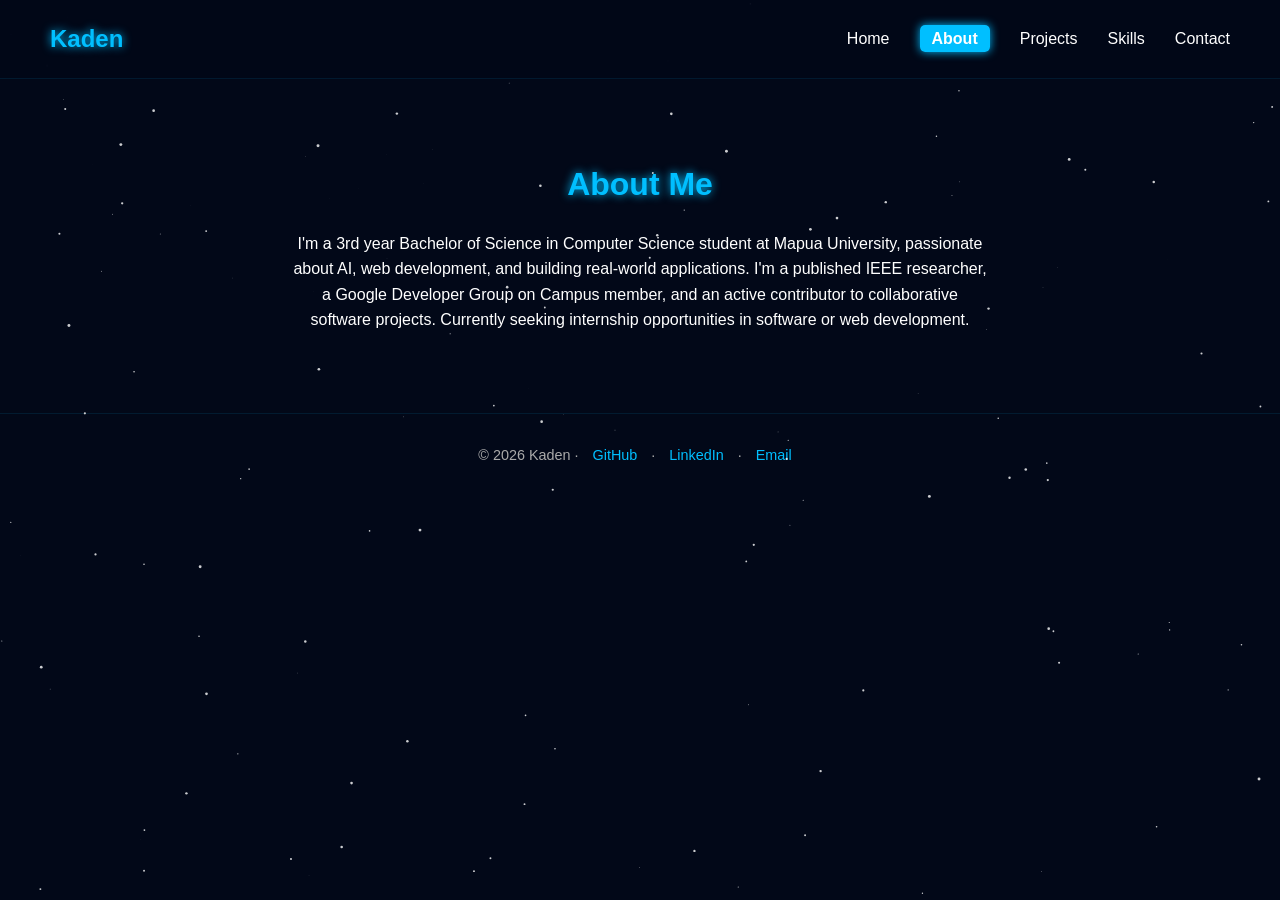
==== about.html @ 66fc53c9 "added footer to all pages" ====
<!DOCTYPE html>
<html lang="en">
    <head>
        <meta charset="UTF-8">
        <meta name="viewport" content="width=device-width, initial-scale=1.0">
        <title>About - Kaden</title>
        <link rel="stylesheet" href="style.css">
    </head>
    <body>
        <nav>
            <div class="nav-logo">Kaden</div>
            <ul class="nav-links">
                <li><a href="index.html">Home</a></li>
                <li><a href="about.html" class="active">About</a></li>
                <li><a href="projects.html">Projects</a></li>
                <li><a href="skills.html">Skills</a></li>
                <li><a href="contact.html">Contact</a></li>
            </ul>
        </nav>

        <section id="about">
            <h2>About Me</h2>
            <p>I'm a 3rd year Bachelor of Science in Computer Science student at Mapua University, passionate about AI, web development, and building real-world applications. I'm a published IEEE researcher, a Google Developer Group on Campus member, and an active contributor to collaborative software projects. Currently seeking internship opportunities in software or web development.</p>
        </section>
        <footer>
    <p>© 2026 Kaden · 
        <a href="https://github.com/Kades321" target="_blank">GitHub</a> · 
        <a href="https://www.linkedin.com/in/kaden-kho-925a362b1/" target="_blank">LinkedIn</a> · 
        <a href="mailto:kadenkho@gmail.com">Email</a>
    </p>
</footer>
        <script src="script.js"></script>
    </body>
</html>
---- style.css ----
*{
    margin: 0;
    padding: 0;
    box-sizing: border-box;
}

body {
    font-family: 'Segoe UI', Tahoma, Geneva, Verdana, sans-serif;
    background-color: #020818;
    color: #fff;
    line-height: 1.6;
}

/* Navigation */
nav{ 
    display: flex;
    justify-content: space-between;
    align-items: center;
    padding: 20px 50px;
    position: sticky;
    top: 0;
    backdrop-filter: blur(10px);
    z-index: 1000;
    background: rgba(2, 8, 24, 0.85);
    border-bottom: 1px solid rgba(0, 191, 255, 0.1);
}

.nav-logo {
    font-size: 1.5rem;
    font-weight: bold;
    color: #00bfff;
    text-shadow: 0 0 10px #00bfff;
}

.nav-links {
    list-style: none;
    display: flex;
    gap: 30px;
}

.nav-links a {
    text-decoration: none;
    color: #ffffff;
    font-size: 1rem;
    transition: color 0.3s;
}

.nav-links a:hover {
    color: #00bfff;
    text-shadow: 0 0 8px #00bfff;
}

/* Active nav Link */
.nav-links a.active {
    color:#ffffff;
    font-weight: bold;
    background-color: #00bfff;
    padding: 5px 12px;
    border-radius: 5px;
    box-shadow: 0 0 10px #00bfff;
    position: relative;
    z-index: 1001;
}

/* Hero Section */
#hero {
    display: flex;
    flex-direction: column;
    justify-content: center;
    align-items: center;
    height: 100vh;
    text-align: center;
    padding: 0 20px;
    background: radial-gradient(ellipse at center, #0d1f3c 0%, #020818 70%);
    position: relative;
    overflow: hidden;
}

#hero h1 {
    font-size: 3rem;
    margin-bottom: 20px;
    animation: fadeInUp 0.8s ease 0s forwards;
}

.highlight {
    color: #00bfff;
    text-shadow: 0 0 20px #00bfff, 0 0 40px #00bfff;
}

#hero p {
    font-size: 1.2rem;
    color: #aaaaaa;
    margin-bottom: 30px;
    animation: fadeInUp 0.8s ease 0.3s forwards;
    opacity: 0;
}

.btn{
    padding: 12px 30px;
   background: linear-gradient(135deg, #00bfff, #0077ff);
    color:#fff;
    text-decoration: none;
    border-radius: 5px;
    font-weight: bold;
    box-shadow: 0 0 15px #00bfff;
    transition: box-shadow 0.3s;
    animation: fadeInUp 0.8s ease 0.6s forwards;
    opacity: 0;
}

.btn:hover {
    box-shadow: 0 0 30px #00bfff;
}

/* About */
#about {
    padding: 80px 50px;
    text-align: center;
    max-width: 800px;
    margin: 0 auto;
}

#about h2 {
    font-size: 2rem;
    margin-bottom: 20px;
    color:#00bfff;
    text-shadow: 0 0 10px #00bfff;
}

/*Projects*/
#projects {
    padding: 80px 50px;
    text-align: center;
}

#projects h2 {
    font-size: 2rem;
    margin-bottom: 40px;
    color:#00bfff;
    text-shadow: 0 0 10px #00bfff;
}

.projects-grid {
    display: grid;
    grid-template-columns: repeat(3, 1fr);
    gap: 30px;
    max-width: 1100px;
    margin: 0 auto;
    margin-top: 20px;
}

.card{
    background: rgba(255, 255, 255, 0.03);
    backdrop-filter: blur(10px);
    padding: 20px;
    border-radius: 10px;
    text-align: left;
    border: 1px solid rgba(0, 191, 255, 0.15);
    transition: transform 0.3s, box-shadow 0.3s;
    position: relative;
    z-index: 1;
}

.card:hover{
    transform: translateY(-8px);
    box-shadow: 0 0 25px rgba(0, 191, 255, 0.3);
}

.card h3 {
    margin-bottom: 10px;
    color:#00bfff
}

.card p {
    color: #aaaaaa;
    margin-bottom: 15px;
}

.card a {
    text-decoration: none;
    color: #00bfff;
}

/* Contact */
#contact {
    padding: 80px 50px;
    text-align: center;
}

#contact h2 {
    font-size: 2rem;
    margin-bottom: 20px;
    color:#00bfff;
    text-shadow: 0 0 10px #00bfff;
}

#contact p {
    color: #aaaaaa;
    margin-bottom: 30px;
}

.contact-links {
    display: flex;
    gap: 20px;
    justify-content: center;
    flex-wrap: wrap;
}

/* Animations */
@keyframes fadeInUp {
    from {
        opacity: 0;
        transform: translateY(30px);
    }
    to {
        opacity: 1;
        transform: translateY(0);
    }
}

/* Project Detail Page */
#project-detail {
    min-height: 100vh;
    display: flex;
    flex-direction: column;
    justify-content: center;
    align-items: center;
    text-align: center;
    padding: 80px 50px;
}

#project-detail h1 {
    font-size: 3rem;
    margin-bottom: 20px;
}

.project-meta {
    color: #00bfff;
    font-size: 1rem;
    margin-bottom: 20px;
    letter-spacing: 2px;
}

.project-desc {
    color: #aaaaaa;
    font-size: 1.1rem;
    max-width: 700px;
    margin-bottom: 40px;
}

.project-links {
    display: flex;
    gap: 20px;
}

.btn-outline {
    padding: 12px 30px;
    border: 2px solid #00bfff;
    color: #00bfff;
    text-decoration: none;
    border-radius: 5px;
    font-weight: bold;
    transition: all 0.3s;
}

.btn-outline:hover {
    background-color: #00bfff;
    color: #0a0a0a;
}

/* Skills */
#skills {
    padding: 80px 50px;
    max-width: 800px;
    margin: 0 auto;
    text-align: center;
}

#skills h2 {
    font-size: 2rem;
    margin-bottom: 50px;
    color: #00bfff;
    text-shadow: 0 0 10px #00bfff;
}

.skills-category {
    margin-bottom: 40px;
    text-align: left;
}

.skills-category h3 {
    color: #00bfff;
    font-size: 1.2rem;
    margin-bottom: 15px;
    text-transform: uppercase;
    letter-spacing: 2px;
}

.skills-list {
    display: flex;
    flex-wrap: wrap;
    gap: 12px;
}

.skills-list span {
    background: rgba(0, 191, 255, 0.05);
    padding: 8px 20px;
    border-radius: 25px;
    color: #00bfff;
    font-size: 0.95rem;
    border: 1px solid rgba(0, 191, 255, 0.3);
    transition: box-shadow 0.3s;
}

.skills-list span:hover {
    box-shadow: 0 0 15px rgba(0, 191, 255, 0.5);
}

/* Footer */
footer {
    text-align: center;
    padding: 30px 50px;
    border-top: 1px solid rgba(0, 191, 255, 0.1);
    color: #aaaaaa;
    font-size: 0.9rem;
}

footer a {
    color: #00bfff;
    text-decoration: none;
    margin: 0 10px;
}

footer a:hover {
    text-shadow: 0 0 8px #00bfff;
}
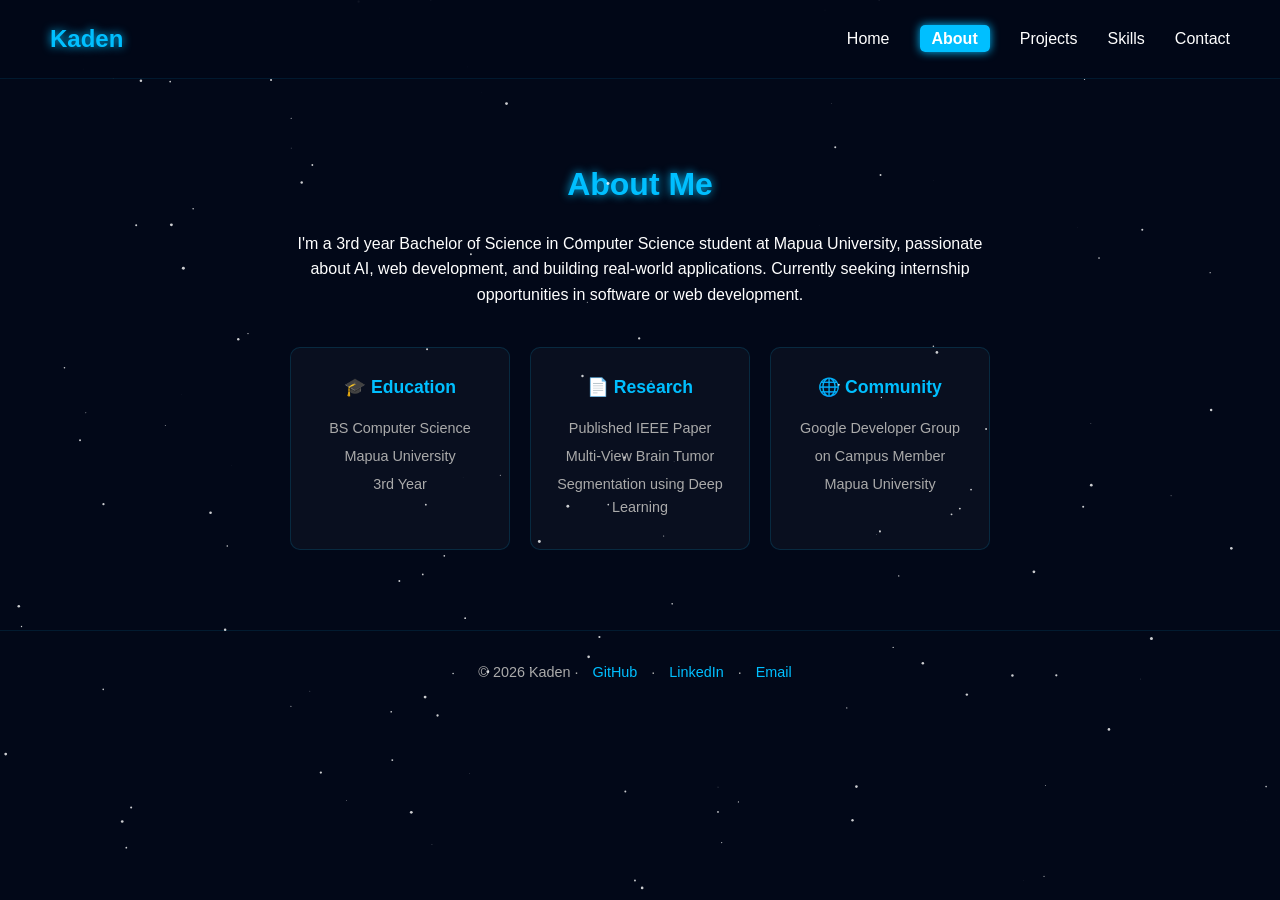
==== commit 911e241e: "Improved about page and added footer" ====
--- a/about.html
+++ b/about.html
@@ -19,9 +19,30 @@
         </nav>
 
         <section id="about">
-            <h2>About Me</h2>
-            <p>I'm a 3rd year Bachelor of Science in Computer Science student at Mapua University, passionate about AI, web development, and building real-world applications. I'm a published IEEE researcher, a Google Developer Group on Campus member, and an active contributor to collaborative software projects. Currently seeking internship opportunities in software or web development.</p>
-        </section>
+    <h2>About Me</h2>
+    <p>I'm a 3rd year Bachelor of Science in Computer Science student at Mapua University, passionate about AI, web development, and building real-world applications. Currently seeking internship opportunities in software or web development.</p>
+
+    <div class="about-cards">
+        <div class="about-card">
+            <h3>🎓 Education</h3>
+            <p>BS Computer Science</p>
+            <p>Mapua University</p>
+            <p>3rd Year</p>
+        </div>
+        <div class="about-card">
+            <h3>📄 Research</h3>
+            <p>Published IEEE Paper</p>
+            <p>Multi-View Brain Tumor</p>
+            <p>Segmentation using Deep Learning</p>
+        </div>
+        <div class="about-card">
+            <h3>🌐 Community</h3>
+            <p>Google Developer Group</p>
+            <p>on Campus Member</p>
+            <p>Mapua University</p>
+        </div>
+    </div>
+</section>
         <footer>
     <p>© 2026 Kaden · 
         <a href="https://github.com/Kades321" target="_blank">GitHub</a> · 
--- a/style.css
+++ b/style.css
@@ -333,4 +333,37 @@
 
 footer a:hover {
     text-shadow: 0 0 8px #00bfff;
+}
+
+/* About Cards */
+.about-cards {
+    display: grid;
+    grid-template-columns: repeat(3, 1fr);
+    gap: 20px;
+    margin-top: 40px;
+}
+
+.about-card {
+    background: rgba(255, 255, 255, 0.03);
+    border: 1px solid rgba(0, 191, 255, 0.15);
+    border-radius: 10px;
+    padding: 25px;
+    text-align: center;
+    transition: box-shadow 0.3s;
+}
+
+.about-card:hover {
+    box-shadow: 0 0 20px rgba(0, 191, 255, 0.2);
+}
+
+.about-card h3 {
+    color: #00bfff;
+    margin-bottom: 15px;
+    font-size: 1.1rem;
+}
+
+.about-card p {
+    color: #aaaaaa;
+    font-size: 0.9rem;
+    margin-bottom: 5px;
 }
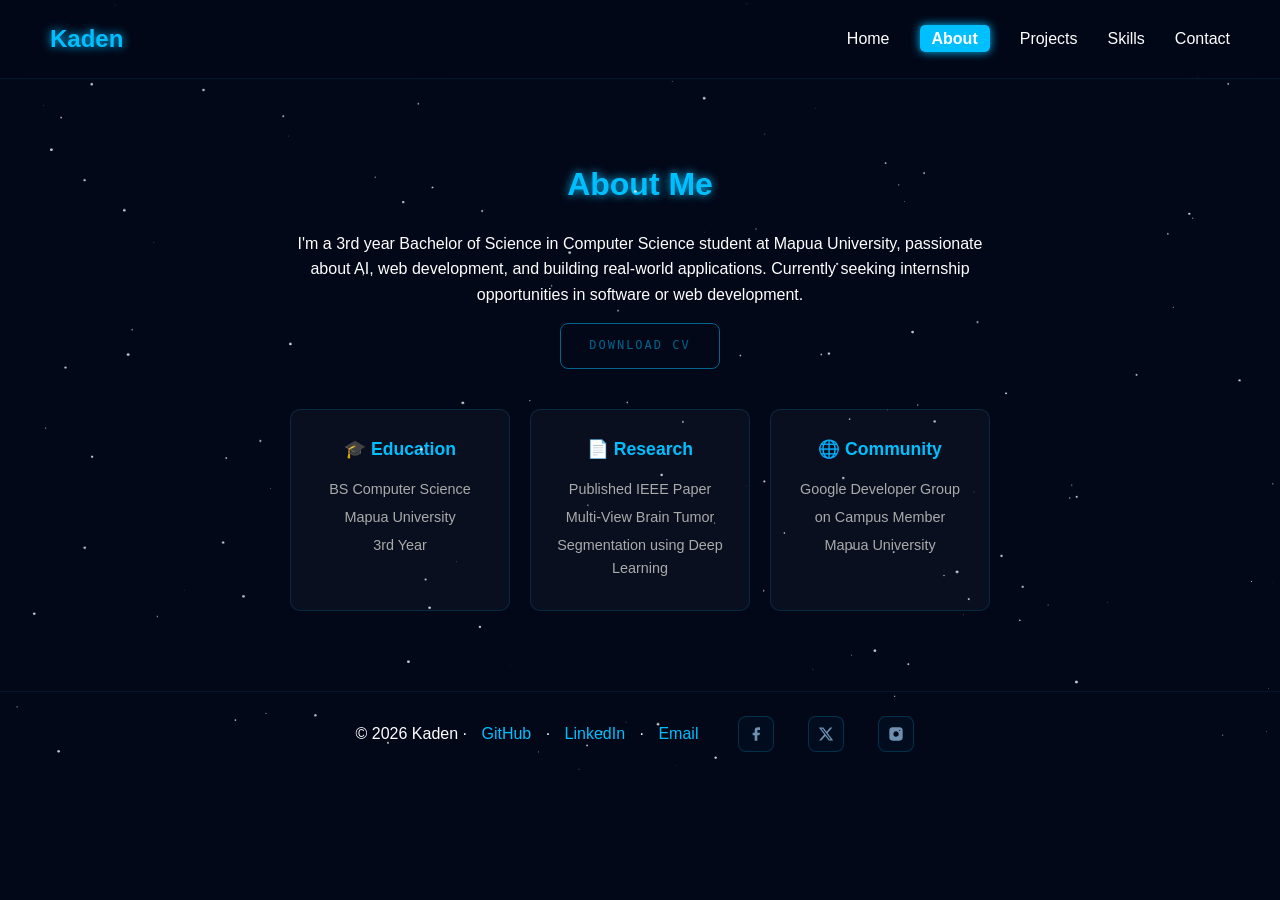
==== commit 2c104991: "Add contact form, social links, and CV placeholder button" ====
--- a/about.html
+++ b/about.html
@@ -19,37 +19,47 @@
         </nav>
 
         <section id="about">
-    <h2>About Me</h2>
-    <p>I'm a 3rd year Bachelor of Science in Computer Science student at Mapua University, passionate about AI, web development, and building real-world applications. Currently seeking internship opportunities in software or web development.</p>
+            <h2>About Me</h2>
+            <p>I'm a 3rd year Bachelor of Science in Computer Science student at Mapua University, passionate about AI, web development, and building real-world applications. Currently seeking internship opportunities in software or web development.</p>
+            <!-- ↓ CV button added here, right after the intro paragraph -->
+            <a href="#" class="btn-resume" id="resume-btn" title="CV coming soon">Download CV</a>
+            <div class="about-cards">
+                <div class="about-card">
+                    <h3>🎓 Education</h3>
+                    <p>BS Computer Science</p>
+                    <p>Mapua University</p>
+                    <p>3rd Year</p>
+                </div>
+                <div class="about-card">
+                    <h3>📄 Research</h3>
+                    <p>Published IEEE Paper</p>
+                    <p>Multi-View Brain Tumor</p>
+                    <p>Segmentation using Deep Learning</p>
+                </div>
+                <div class="about-card">
+                    <h3>🌐 Community</h3>
+                    <p>Google Developer Group</p>
+                    <p>on Campus Member</p>
+                    <p>Mapua University</p>
+                </div>
+            </div>
+        </section>
 
-    <div class="about-cards">
-        <div class="about-card">
-            <h3>🎓 Education</h3>
-            <p>BS Computer Science</p>
-            <p>Mapua University</p>
-            <p>3rd Year</p>
-        </div>
-        <div class="about-card">
-            <h3>📄 Research</h3>
-            <p>Published IEEE Paper</p>
-            <p>Multi-View Brain Tumor</p>
-            <p>Segmentation using Deep Learning</p>
-        </div>
-        <div class="about-card">
-            <h3>🌐 Community</h3>
-            <p>Google Developer Group</p>
-            <p>on Campus Member</p>
-            <p>Mapua University</p>
-        </div>
-    </div>
-</section>
         <footer>
-    <p>© 2026 Kaden · 
-        <a href="https://github.com/Kades321" target="_blank">GitHub</a> · 
-        <a href="https://www.linkedin.com/in/kaden-kho-925a362b1/" target="_blank">LinkedIn</a> · 
-        <a href="mailto:kadenkho@gmail.com">Email</a>
-    </p>
-</footer>
+            <p>© 2026 Kaden · <a href="https://github.com/Kades321">GitHub</a> · <a href="https://www.linkedin.com/in/kaden-kho-925a362b1/">LinkedIn</a> · <a href="mailto:kadenkho@gmail.com">Email</a></p>
+            <div class="social-links">
+                <a href="https://www.facebook.com/kaden.kho.5/" target="_blank" title="Facebook" rel="noopener">
+                    <svg viewBox="0 0 24 24"><path d="M18 2h-3a5 5 0 0 0-5 5v3H7v4h3v8h4v-8h3l1-4h-4V7a1 1 0 0 1 1-1h3z"/></svg>
+                </a>
+                <a href="https://x.com/KadenKho" target="_blank" title="X / Twitter" rel="noopener">
+                    <svg viewBox="0 0 24 24"><path d="M18.244 2.25h3.308l-7.227 8.26 8.502 11.24H16.17l-5.214-6.817L4.99 21.75H1.68l7.73-8.835L1.254 2.25H8.08l4.713 6.231zm-1.161 17.52h1.833L7.084 4.126H5.117z"/></svg>
+                </a>
+                <a href="https://www.instagram.com/kaaaaades/" target="_blank" title="Instagram" rel="noopener">
+                    <svg viewBox="0 0 24 24"><rect x="2" y="2" width="20" height="20" rx="5" ry="5"/><path d="M16 11.37A4 4 0 1 1 12.63 8 4 4 0 0 1 16 11.37z" style="fill:#020818"/><line x1="17.5" y1="6.5" x2="17.51" y2="6.5" style="stroke:#020818;stroke-width:2;stroke-linecap:round"/></svg>
+                </a>
+            </div>
+        </footer>
+
         <script src="script.js"></script>
     </body>
 </html>
--- a/style.css
+++ b/style.css
@@ -318,11 +318,13 @@
 
 /* Footer */
 footer {
-    text-align: center;
-    padding: 30px 50px;
-    border-top: 1px solid rgba(0, 191, 255, 0.1);
-    color: #aaaaaa;
-    font-size: 0.9rem;
+  display: flex;
+  align-items: center;
+  justify-content: center;
+  gap: 20px;
+  flex-wrap: wrap;
+  padding: 24px 40px;
+  border-top: 1px solid rgba(0,191,255,0.08);
 }
 
 footer a {
@@ -333,6 +335,10 @@
 
 footer a:hover {
     text-shadow: 0 0 8px #00bfff;
+}
+
+footer p{
+    margin: 0;
 }
 
 /* About Cards */
@@ -366,4 +372,266 @@
     color: #aaaaaa;
     font-size: 0.9rem;
     margin-bottom: 5px;
+}
+
+/* Avatar */
+.avatar {
+    width: 150px;
+    height: 150px;
+    border-radius: 50%;
+    border: 3px solid #00bfff;
+    box-shadow: 0 0 25px #00bfff, 0 0 50px rgba(0, 191, 255, 0.3);
+    display: flex;
+    align-items: center;
+    justify-content: center;
+    margin-bottom: 30px;
+    animation: fadeInUp 0.8s ease 0s forwards;
+}
+
+.avatar span {
+    font-size: 4rem;
+    font-weight: bold;
+    color: #00bfff;
+    text-shadow: 0 0 20px #00bfff;
+}
+
+/* Page Transition */
+body {
+    animation: pageFadeIn 0.5s ease forwards;
+}
+
+@keyframes pageFadeIn {
+    from {
+        opacity: 0;
+        transform: translateY(10px);
+    }
+    to {
+        opacity: 1;
+        transform: translateY(0);
+    }
+}
+
+/* ── Contact Page ── */
+.contact-section {
+  min-height: 100vh;
+  display: flex;
+  flex-direction: column;
+  align-items: center;
+  justify-content: center;
+  padding: 120px 20px 80px;
+}
+
+.contact-wrap { width: 100%; max-width: 600px; }
+
+.contact-label {
+  font-family: 'Orbitron', monospace;
+  font-size: 11px;
+  letter-spacing: 4px;
+  color: #00bfff;
+  text-transform: uppercase;
+  margin-bottom: 12px;
+  opacity: 0.8;
+}
+
+.contact-section h1 {
+  font-family: 'Orbitron', monospace;
+  font-size: 2.2rem;
+  color: #fff;
+  margin-bottom: 10px;
+  text-shadow: 0 0 20px rgba(0,191,255,0.5);
+}
+
+.contact-subtitle {
+  font-size: 14px;
+  color: #7090b0;
+  margin-bottom: 40px;
+  line-height: 1.7;
+}
+
+.glass-card {
+  background: rgba(255,255,255,0.03);
+  border: 1px solid rgba(0,191,255,0.15);
+  border-radius: 16px;
+  padding: 36px;
+  backdrop-filter: blur(12px);
+  box-shadow: 0 0 40px rgba(0,191,255,0.05), inset 0 1px 0 rgba(255,255,255,0.05);
+}
+
+.field-group { margin-bottom: 22px; }
+
+.field-group label {
+  display: block;
+  font-family: 'Orbitron', monospace;
+  font-size: 10px;
+  letter-spacing: 2.5px;
+  text-transform: uppercase;
+  color: #00bfff;
+  margin-bottom: 9px;
+  opacity: 0.8;
+}
+
+.field-group input,
+.field-group textarea {
+  width: 100%;
+  background: rgba(0,191,255,0.04);
+  border: 1px solid rgba(0,191,255,0.2);
+  border-radius: 8px;
+  padding: 13px 16px;
+  color: #e0eaff;
+  font-family: 'Exo 2', sans-serif;
+  font-size: 14px;
+  outline: none;
+  transition: border-color 0.2s, box-shadow 0.2s, background 0.2s;
+  resize: none;
+}
+
+.field-group input::placeholder,
+.field-group textarea::placeholder { color: #3a5570; }
+
+.field-group input:focus,
+.field-group textarea:focus {
+  border-color: rgba(0,191,255,0.6);
+  background: rgba(0,191,255,0.07);
+  box-shadow: 0 0 16px rgba(0,191,255,0.1);
+}
+
+.field-group textarea { height: 140px; line-height: 1.6; }
+
+.submit-btn {
+  width: 100%;
+  padding: 14px;
+  background: transparent;
+  border: 1px solid #00bfff;
+  border-radius: 8px;
+  color: #00bfff;
+  font-family: 'Orbitron', monospace;
+  font-size: 12px;
+  letter-spacing: 2.5px;
+  text-transform: uppercase;
+  cursor: pointer;
+  transition: background 0.2s, box-shadow 0.2s, color 0.2s;
+  margin-top: 6px;
+}
+
+.submit-btn:hover {
+  background: rgba(0,191,255,0.1);
+  box-shadow: 0 0 24px rgba(0,191,255,0.3), inset 0 0 24px rgba(0,191,255,0.05);
+  color: #fff;
+}
+
+.submit-btn:active { transform: scale(0.98); }
+.submit-btn:disabled { opacity: 0.5; cursor: not-allowed; }
+
+.form-status {
+  text-align: center;
+  font-size: 13px;
+  margin-top: 16px;
+  min-height: 20px;
+  letter-spacing: 1px;
+}
+
+.form-status.success { color: #00ffaa; }
+.form-status.error { color: #ff6b6b; }
+
+.info-row {
+  display: flex;
+  gap: 12px;
+  margin-top: 28px;
+  flex-wrap: wrap;
+}
+
+.info-chip {
+  display: flex;
+  align-items: center;
+  gap: 8px;
+  font-size: 13px;
+  color: #7090b0;
+  padding: 8px 14px;
+  border: 1px solid rgba(0,191,255,0.12);
+  border-radius: 8px;
+  background: rgba(0,191,255,0.03);
+  transition: border-color 0.2s, background 0.2s;
+}
+
+.info-chip:hover {
+  border-color: rgba(0,191,255,0.3);
+  background: rgba(0,191,255,0.06);
+}
+
+.info-chip a { color: #00bfff; text-decoration: none; }
+.info-chip a:hover { text-decoration: underline; }
+
+.chip-dot {
+  width: 6px;
+  height: 6px;
+  border-radius: 50%;
+  background: #00bfff;
+  box-shadow: 0 0 6px #00bfff;
+  flex-shrink: 0;
+}
+
+/* ── Social Icons ── */
+.social-links {
+  display: flex;
+  gap: 14px;
+  align-items: center;
+}
+
+.social-links a {
+  display: flex;
+  align-items: center;
+  justify-content: center;
+  width: 36px;
+  height: 36px;
+  border: 1px solid rgba(0,191,255,0.2);
+  border-radius: 8px;
+  background: rgba(0,191,255,0.03);
+  color: #7090b0;
+  transition: border-color 0.2s, background 0.2s, color 0.2s, box-shadow 0.2s;
+  text-decoration: none;
+}
+
+.social-links a:hover {
+  border-color: rgba(0,191,255,0.5);
+  background: rgba(0,191,255,0.08);
+  color: #00bfff;
+  box-shadow: 0 0 12px rgba(0,191,255,0.2);
+}
+
+.social-links svg {
+  width: 16px;
+  height: 16px;
+  fill: currentColor;
+}
+
+/* ── Resume Button ── */
+.btn-resume {
+  display: inline-block;
+  padding: 12px 28px;
+  border: 1px solid #00bfff;
+  border-radius: 8px;
+  color: #00bfff;
+  font-family: 'Orbitron', monospace;
+  font-size: 12px;
+  letter-spacing: 2px;
+  text-transform: uppercase;
+  text-decoration: none;
+  margin-top: 16px;
+  cursor: not-allowed;
+  opacity: 0.5;
+  transition: opacity 0.2s;
+  position: relative;
+}
+
+.btn-resume:hover::after {
+  content: 'Coming soon';
+  position: absolute;
+  bottom: -28px;
+  left: 50%;
+  transform: translateX(-50%);
+  font-size: 11px;
+  font-family: 'Exo 2', sans-serif;
+  color: #7090b0;
+  white-space: nowrap;
+  letter-spacing: 1px;
 }
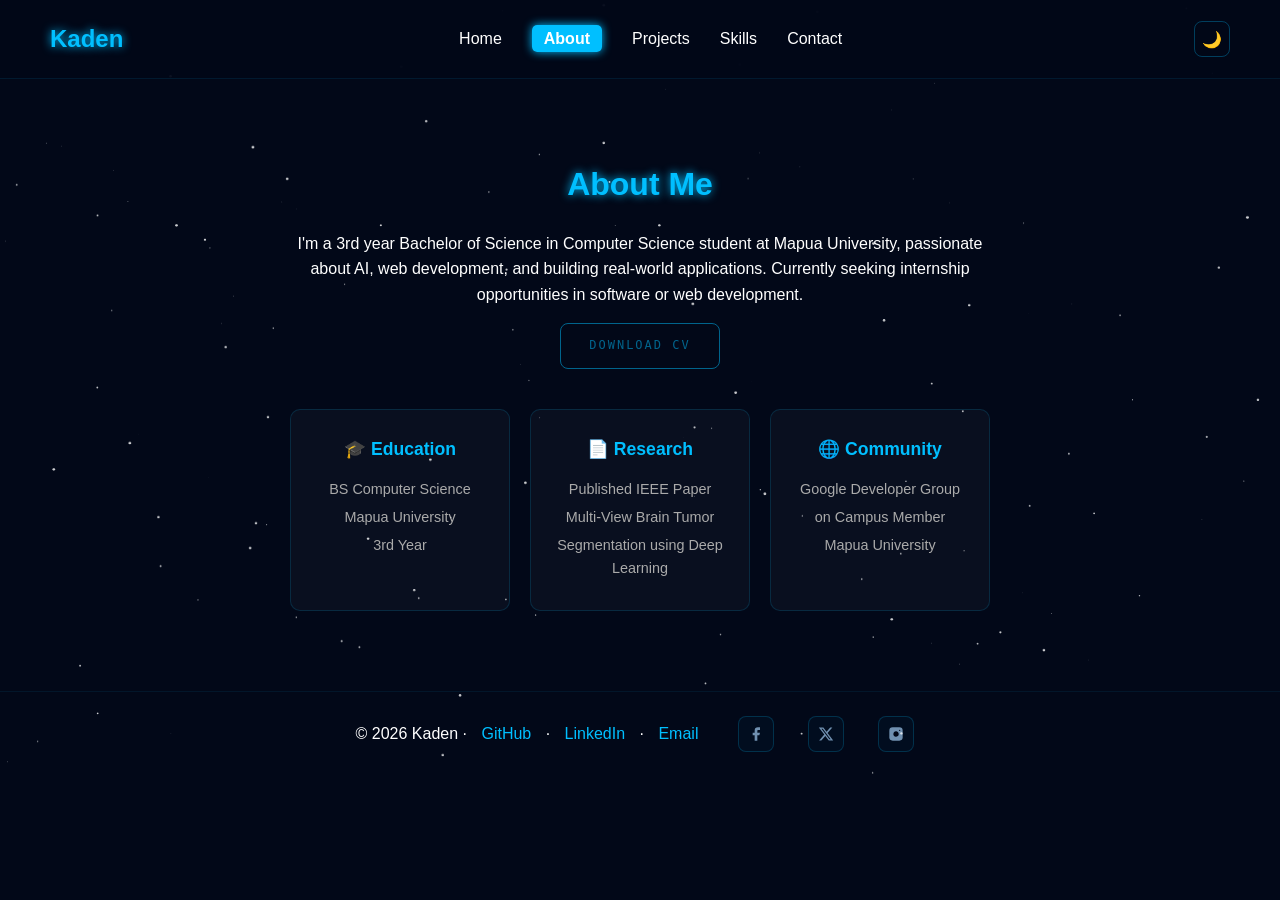
==== commit 74074ba1: "Major Fixes" ====
--- a/about.html
+++ b/about.html
@@ -8,15 +8,16 @@
     </head>
     <body>
         <nav>
-            <div class="nav-logo">Kaden</div>
-            <ul class="nav-links">
-                <li><a href="index.html">Home</a></li>
-                <li><a href="about.html" class="active">About</a></li>
-                <li><a href="projects.html">Projects</a></li>
-                <li><a href="skills.html">Skills</a></li>
-                <li><a href="contact.html">Contact</a></li>
-            </ul>
-        </nav>
+  <div class="nav-logo">Kaden</div>
+  <ul class="nav-links">
+    <li><a href="index.html">Home</a></li>
+    <li><a href="about.html" class="active">About</a></li>
+    <li><a href="projects.html">Projects</a></li>
+    <li><a href="skills.html">Skills</a></li>
+    <li><a href="contact.html">Contact</a></li>
+  </ul>
+  <button class="theme-toggle" id="theme-toggle" title="Toggle light/dark mode">🌙</button>
+</nav>
 
         <section id="about">
             <h2>About Me</h2>
--- a/style.css
+++ b/style.css
@@ -634,4 +634,167 @@
   color: #7090b0;
   white-space: nowrap;
   letter-spacing: 1px;
+}
+
+/* ── Light Mode ── */
+body.light-mode {
+  background: #ffffff;
+  color: #0a0a0a;
+}
+
+body.light-mode .navbar {
+  background: rgba(255,255,255,0.85);
+  border-bottom: 1px solid rgba(0,0,0,0.08);
+}
+
+body.light-mode .nav-logo,
+body.light-mode .nav-links a {
+  color: #0a0a0a;
+}
+
+body.light-mode .nav-links a:hover,
+body.light-mode .nav-links a.active {
+  color: #0077aa;
+}
+
+body.light-mode h1,
+body.light-mode h2,
+body.light-mode h3 {
+  color: #0a0a0a;
+  text-shadow: none;
+}
+
+body.light-mode p {
+  color: #333;
+}
+
+body.light-mode .about-card,
+body.light-mode .glass-card {
+  background: #f4f8fb;
+  border-color: rgba(0,0,0,0.1);
+}
+
+body.light-mode .contact-label {
+  color: #0077aa;
+}
+
+body.light-mode .field-group label {
+  color: #0077aa;
+}
+
+body.light-mode .field-group input,
+body.light-mode .field-group textarea {
+  background: #fff;
+  border-color: rgba(0,119,170,0.3);
+  color: #0a0a0a;
+}
+
+body.light-mode .field-group input::placeholder,
+body.light-mode .field-group textarea::placeholder {
+  color: #aaa;
+}
+
+body.light-mode .field-group input:focus,
+body.light-mode .field-group textarea:focus {
+  border-color: #0077aa;
+  box-shadow: 0 0 12px rgba(0,119,170,0.15);
+}
+
+body.light-mode .submit-btn {
+  border-color: #0077aa;
+  color: #0077aa;
+}
+
+body.light-mode .submit-btn:hover {
+  background: rgba(0,119,170,0.08);
+  color: #005588;
+}
+
+body.light-mode .info-chip {
+  background: #f0f4f8;
+  border-color: rgba(0,0,0,0.1);
+}
+
+body.light-mode .info-chip a {
+  color: #0077aa;
+}
+
+body.light-mode .chip-dot {
+  background: #0077aa;
+  box-shadow: none;
+}
+
+body.light-mode footer {
+  border-top-color: rgba(0,0,0,0.08);
+  color: #333;
+}
+
+body.light-mode footer a {
+  color: #0077aa;
+}
+
+body.light-mode .social-links a {
+  border-color: rgba(0,119,170,0.2);
+  color: #555;
+}
+
+body.light-mode .social-links a:hover {
+  border-color: #0077aa;
+  color: #0077aa;
+  box-shadow: 0 0 12px rgba(0,119,170,0.15);
+}
+
+body.light-mode .btn-resume {
+  border-color: #0077aa;
+  color: #0077aa;
+}
+
+body.light-mode .nav-logo {
+  text-shadow: none;
+  background: transparent;
+  border: none;
+  -webkit-text-stroke: 0;
+}
+
+body.light-mode h2 {
+  color: #0077aa;
+  text-shadow: none;
+}
+
+body.light-mode .btn-resume {
+  opacity: 1;
+  border-color: #0077aa;
+  color: #0077aa;
+}
+
+/* ── Theme Toggle Button ── */
+.theme-toggle {
+  background: transparent;
+  border: 1px solid rgba(0,191,255,0.3);
+  border-radius: 8px;
+  color: #00bfff;
+  cursor: pointer;
+  font-size: 16px;
+  width: 36px;
+  height: 36px;
+  display: flex;
+  align-items: center;
+  justify-content: center;
+  transition: border-color 0.2s, background 0.2s;
+  margin-left: 16px;
+  flex-shrink: 0;
+}
+
+.theme-toggle:hover {
+  background: rgba(0,191,255,0.08);
+  border-color: rgba(0,191,255,0.6);
+}
+
+body.light-mode .theme-toggle {
+  border-color: rgba(0,119,170,0.3);
+  color: #0077aa;
+}
+
+body.light-mode .theme-toggle:hover {
+  background: rgba(0,119,170,0.08);
 }
